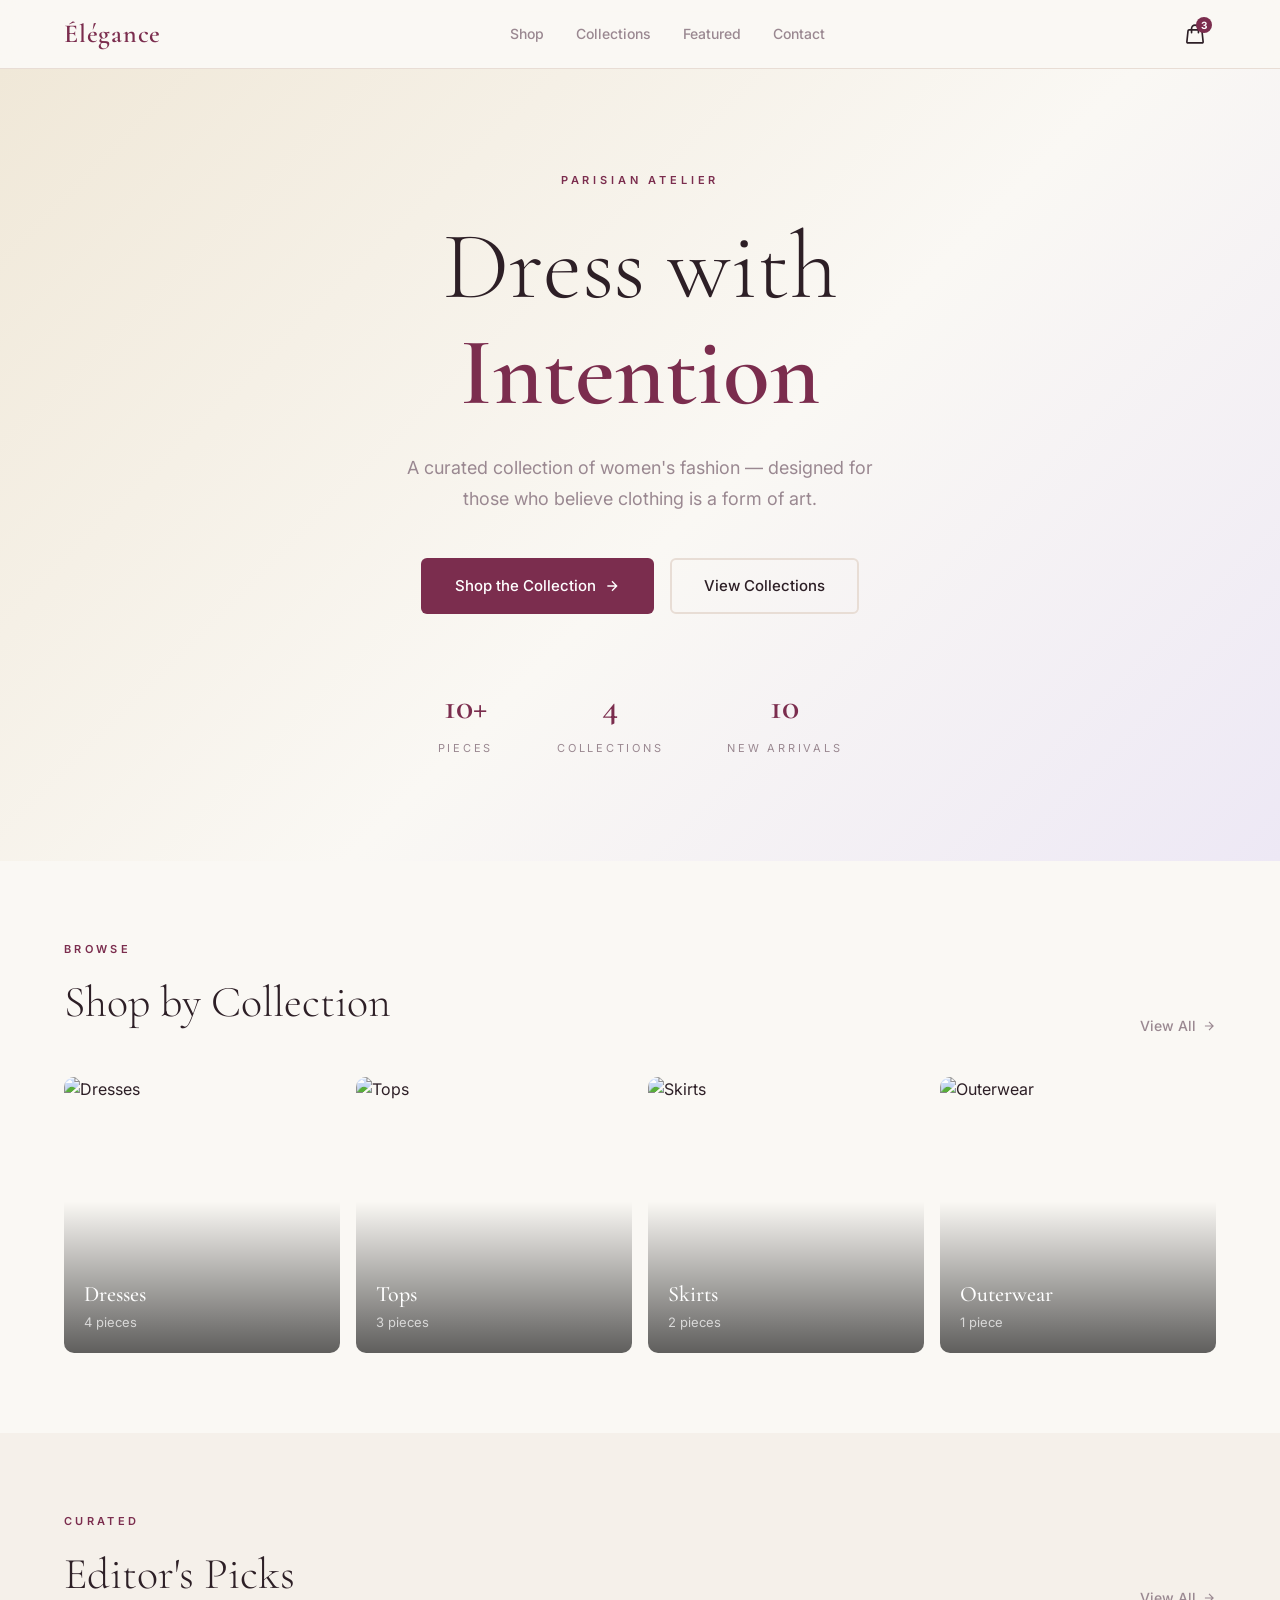
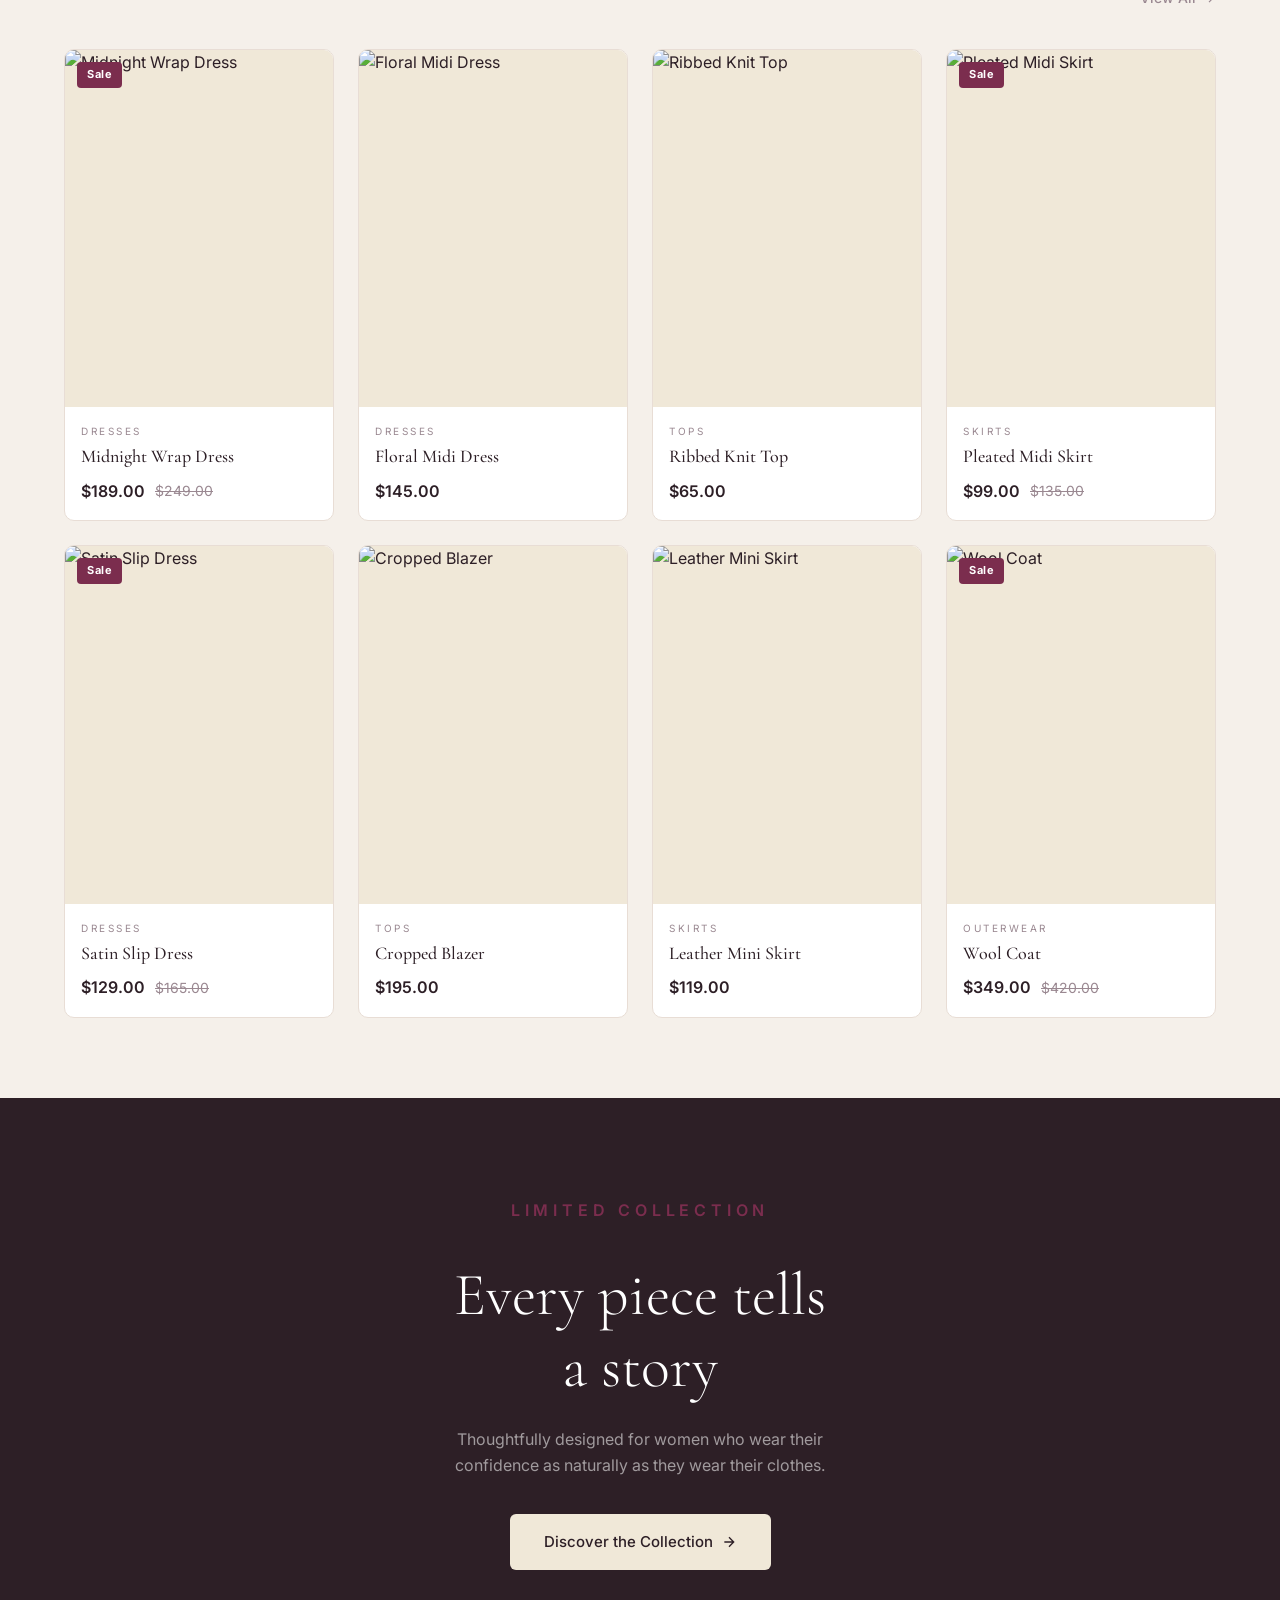
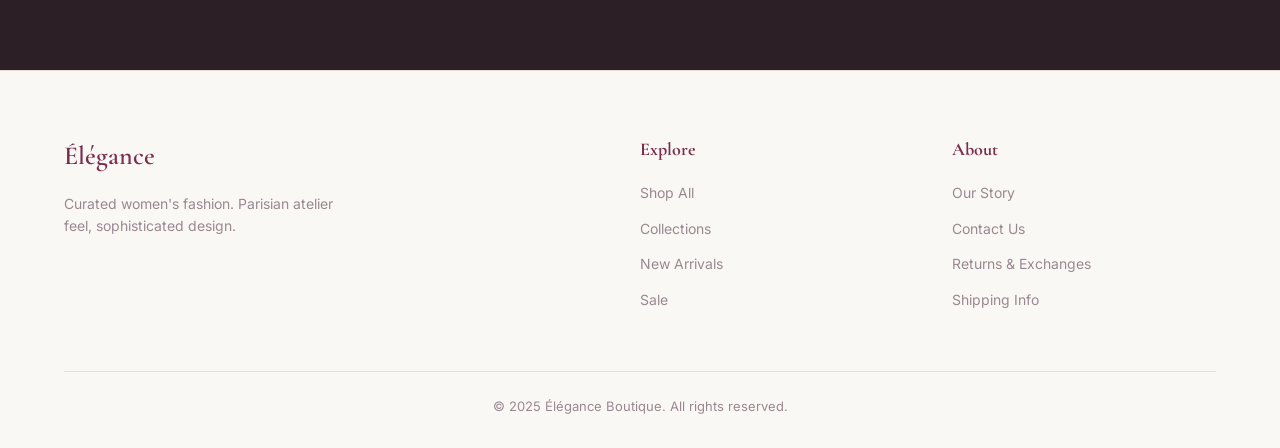
==== index.html @ 4eb42f3b "feat: initial commit - Elegance fashion landing page" ====
<!DOCTYPE html>
<html lang="en">
<head>
  <meta charset="UTF-8" />
  <meta name="viewport" content="width=device-width, initial-scale=1.0" />
  <title>Élégance — Women's Fashion</title>
  <link rel="preconnect" href="https://fonts.googleapis.com" />
  <link href="https://fonts.googleapis.com/css2?family=Cormorant+Garamond:ital,wght@0,300;0,400;0,500;0,600;0,700;1,400&family=Inter:wght@300;400;500;600&display=swap" rel="stylesheet" />
  <link rel="stylesheet" href="style.css" />
</head>
<body>

  <!-- ===== NAV ===== -->
  <nav>
    <div class="container nav-inner">
      <a href="#" class="nav-logo">Élégance</a>
      <ul class="nav-links">
        <li><a href="#shop">Shop</a></li>
        <li><a href="#categories">Collections</a></li>
        <li><a href="#featured">Featured</a></li>
        <li><a href="#contact">Contact</a></li>
      </ul>
      <div class="nav-cart">
        <svg fill="none" viewBox="0 0 24 24" stroke-width="1.8" xmlns="http://www.w3.org/2000/svg">
          <path stroke-linecap="round" stroke-linejoin="round" d="M15.75 10.5V6a3.75 3.75 0 10-7.5 0v4.5m11.356-1.993l1.263 12c.07.665-.45 1.243-1.119 1.243H4.25a1.125 1.125 0 01-1.12-1.243l1.264-12A1.125 1.125 0 015.513 7.5h12.974c.576 0 1.059.435 1.119 1.007z" />
        </svg>
        <span class="cart-badge">3</span>
      </div>
    </div>
  </nav>

  <!-- ===== HERO ===== -->
  <section class="hero">
    <div class="hero-bg"></div>
    <div class="container hero-content">
      <p class="hero-eyebrow">Parisian Atelier</p>
      <h1 class="hero-title">
        Dress with<br>
        <em>Intention</em>
      </h1>
      <p class="hero-sub">
        A curated collection of women's fashion — designed for those who believe clothing is a form of art.
      </p>
      <div class="hero-buttons">
        <a href="#featured" class="btn btn-primary">
          Shop the Collection
          <svg width="16" height="16" fill="none" stroke="currentColor" stroke-width="2" viewBox="0 0 24 24"><path d="M5 12h14M12 5l7 7-7 7"/></svg>
        </a>
        <a href="#categories" class="btn btn-outline">View Collections</a>
      </div>
      <div class="hero-stats">
        <div>
          <div class="stat-num">10+</div>
          <div class="stat-label">Pieces</div>
        </div>
        <div>
          <div class="stat-num">4</div>
          <div class="stat-label">Collections</div>
        </div>
        <div>
          <div class="stat-num">10</div>
          <div class="stat-label">New Arrivals</div>
        </div>
      </div>
    </div>
  </section>

  <!-- ===== CATEGORIES ===== -->
  <section class="categories" id="categories">
    <div class="container">
      <div class="section-header">
        <div>
          <p class="eyebrow">Browse</p>
          <h2 class="section-title">Shop by Collection</h2>
        </div>
        <a href="#featured" class="link-ghost">
          View All
          <svg width="14" height="14" fill="none" stroke="currentColor" stroke-width="2" viewBox="0 0 24 24"><path d="M5 12h14M12 5l7 7-7 7"/></svg>
        </a>
      </div>
      <div class="categories-grid">
        <div class="category-card">
          <img src="https://images.unsplash.com/photo-1585487000160-6ebcfceb0d03?w=600" alt="Dresses" loading="lazy" />
          <div class="category-overlay"></div>
          <div class="category-info">
            <h3>Dresses</h3>
            <p>4 pieces</p>
          </div>
        </div>
        <div class="category-card">
          <img src="https://images.unsplash.com/photo-1598300042247-d088f8ab3a91?w=600" alt="Tops" loading="lazy" />
          <div class="category-overlay"></div>
          <div class="category-info">
            <h3>Tops</h3>
            <p>3 pieces</p>
          </div>
        </div>
        <div class="category-card">
          <img src="https://images.unsplash.com/photo-1593030761757-71fae45fa0e7?w=600" alt="Skirts" loading="lazy" />
          <div class="category-overlay"></div>
          <div class="category-info">
            <h3>Skirts</h3>
            <p>2 pieces</p>
          </div>
        </div>
        <div class="category-card">
          <img src="https://images.unsplash.com/photo-1591047139829-d91aecb6caea?w=600" alt="Outerwear" loading="lazy" />
          <div class="category-overlay"></div>
          <div class="category-info">
            <h3>Outerwear</h3>
            <p>1 piece</p>
          </div>
        </div>
      </div>
    </div>
  </section>

  <!-- ===== FEATURED PRODUCTS ===== -->
  <section class="featured" id="featured">
    <div class="container">
      <div class="section-header">
        <div>
          <p class="eyebrow">Curated</p>
          <h2 class="section-title">Editor's Picks</h2>
        </div>
        <a href="#" class="link-ghost">
          View All
          <svg width="14" height="14" fill="none" stroke="currentColor" stroke-width="2" viewBox="0 0 24 24"><path d="M5 12h14M12 5l7 7-7 7"/></svg>
        </a>
      </div>
      <div class="products-grid">

        <div class="product-card">
          <div class="product-img">
            <img src="https://images.unsplash.com/photo-1595777457583-95e059d581b8?w=600" alt="Midnight Wrap Dress" loading="lazy" />
            <span class="sale-badge">Sale</span>
          </div>
          <div class="product-info">
            <p class="product-category">Dresses</p>
            <h3 class="product-name">Midnight Wrap Dress</h3>
            <div class="product-price">
              <span class="price">$189.00</span>
              <span class="price-old">$249.00</span>
            </div>
          </div>
        </div>

        <div class="product-card">
          <div class="product-img">
            <img src="https://images.unsplash.com/photo-1572804013427-4d7ca7268217?w=600" alt="Floral Midi Dress" loading="lazy" />
          </div>
          <div class="product-info">
            <p class="product-category">Dresses</p>
            <h3 class="product-name">Floral Midi Dress</h3>
            <div class="product-price">
              <span class="price">$145.00</span>
            </div>
          </div>
        </div>

        <div class="product-card">
          <div class="product-img">
            <img src="https://images.unsplash.com/photo-1562137369-1a1a0bc66744?w=600" alt="Ribbed Knit Top" loading="lazy" />
          </div>
          <div class="product-info">
            <p class="product-category">Tops</p>
            <h3 class="product-name">Ribbed Knit Top</h3>
            <div class="product-price">
              <span class="price">$65.00</span>
            </div>
          </div>
        </div>

        <div class="product-card">
          <div class="product-img">
            <img src="https://images.unsplash.com/photo-1515886657613-9f3515b0c78f?w=600" alt="Pleated Midi Skirt" loading="lazy" />
            <span class="sale-badge">Sale</span>
          </div>
          <div class="product-info">
            <p class="product-category">Skirts</p>
            <h3 class="product-name">Pleated Midi Skirt</h3>
            <div class="product-price">
              <span class="price">$99.00</span>
              <span class="price-old">$135.00</span>
            </div>
          </div>
        </div>

        <div class="product-card">
          <div class="product-img">
            <img src="https://images.unsplash.com/photo-1485462537746-965f33f7f6a7?w=600" alt="Satin Slip Dress" loading="lazy" />
            <span class="sale-badge">Sale</span>
          </div>
          <div class="product-info">
            <p class="product-category">Dresses</p>
            <h3 class="product-name">Satin Slip Dress</h3>
            <div class="product-price">
              <span class="price">$129.00</span>
              <span class="price-old">$165.00</span>
            </div>
          </div>
        </div>

        <div class="product-card">
          <div class="product-img">
            <img src="https://images.unsplash.com/photo-1594938298603-c8148c4b8393?w=600" alt="Cropped Blazer" loading="lazy" />
          </div>
          <div class="product-info">
            <p class="product-category">Tops</p>
            <h3 class="product-name">Cropped Blazer</h3>
            <div class="product-price">
              <span class="price">$195.00</span>
            </div>
          </div>
        </div>

        <div class="product-card">
          <div class="product-img">
            <img src="https://images.unsplash.com/photo-1529139574466-a303027c1d8b?w=600" alt="Leather Mini Skirt" loading="lazy" />
          </div>
          <div class="product-info">
            <p class="product-category">Skirts</p>
            <h3 class="product-name">Leather Mini Skirt</h3>
            <div class="product-price">
              <span class="price">$119.00</span>
            </div>
          </div>
        </div>

        <div class="product-card">
          <div class="product-img">
            <img src="https://images.unsplash.com/photo-1548624313-0396a3c04282?w=600" alt="Wool Coat" loading="lazy" />
            <span class="sale-badge">Sale</span>
          </div>
          <div class="product-info">
            <p class="product-category">Outerwear</p>
            <h3 class="product-name">Wool Coat</h3>
            <div class="product-price">
              <span class="price">$349.00</span>
              <span class="price-old">$420.00</span>
            </div>
          </div>
        </div>

      </div>
    </div>
  </section>

  <!-- ===== BANNER ===== -->
  <section class="banner" id="shop">
    <div class="container">
      <p class="eyebrow">Limited Collection</p>
      <h2 class="banner-title">Every piece tells<br>a story</h2>
      <p>Thoughtfully designed for women who wear their confidence as naturally as they wear their clothes.</p>
      <a href="#featured" class="btn btn-light">
        Discover the Collection
        <svg width="16" height="16" fill="none" stroke="currentColor" stroke-width="2" viewBox="0 0 24 24"><path d="M5 12h14M12 5l7 7-7 7"/></svg>
      </a>
    </div>
  </section>

  <!-- ===== FOOTER ===== -->
  <footer id="contact">
    <div class="container">
      <div class="footer-grid">
        <div>
          <div class="footer-brand">Élégance</div>
          <p class="footer-desc">Curated women's fashion. Parisian atelier feel, sophisticated design.</p>
        </div>
        <div class="footer-col">
          <h4>Explore</h4>
          <ul>
            <li><a href="#featured">Shop All</a></li>
            <li><a href="#categories">Collections</a></li>
            <li><a href="#">New Arrivals</a></li>
            <li><a href="#">Sale</a></li>
          </ul>
        </div>
        <div class="footer-col">
          <h4>About</h4>
          <ul>
            <li><a href="#">Our Story</a></li>
            <li><a href="#">Contact Us</a></li>
            <li><a href="#">Returns & Exchanges</a></li>
            <li><a href="#">Shipping Info</a></li>
          </ul>
        </div>
      </div>
      <div class="footer-bottom">
        &copy; 2025 Élégance Boutique. All rights reserved.
      </div>
    </div>
  </footer>

</body>
</html>
---- style.css ----
/* ===== RESET & BASE ===== */
*, *::before, *::after { box-sizing: border-box; margin: 0; padding: 0; }

:root {
  --bg:          #faf8f4;
  --fg:          #2d1f26;
  --primary:     #7b2d4e;
  --primary-lt:  #f3e8ed;
  --secondary:   #f0e8d8;
  --muted:       #9a8891;
  --border:      #e8ddd5;
  --card-bg:     #ffffff;
  --radius:      10px;
  --font-serif:  'Cormorant Garamond', Georgia, serif;
  --font-sans:   'Inter', sans-serif;
  --transition:  all 0.3s ease;
}

html { scroll-behavior: smooth; }

body {
  background: var(--bg);
  color: var(--fg);
  font-family: var(--font-sans);
  font-size: 16px;
  line-height: 1.6;
}

img { display: block; max-width: 100%; }
a  { text-decoration: none; color: inherit; }

.container {
  max-width: 1200px;
  margin: 0 auto;
  padding: 0 24px;
}

/* ===== NAV ===== */
nav {
  position: sticky;
  top: 0;
  z-index: 100;
  background: rgba(250,248,244,0.92);
  backdrop-filter: blur(12px);
  border-bottom: 1px solid var(--border);
}

.nav-inner {
  display: flex;
  align-items: center;
  justify-content: space-between;
  height: 68px;
}

.nav-logo {
  font-family: var(--font-serif);
  font-size: 26px;
  font-weight: 600;
  color: var(--primary);
  letter-spacing: 0.03em;
}

.nav-links {
  display: flex;
  gap: 32px;
  list-style: none;
}

.nav-links a {
  font-size: 14px;
  font-weight: 500;
  color: var(--muted);
  transition: var(--transition);
}

.nav-links a:hover { color: var(--primary); }

.nav-cart {
  position: relative;
  cursor: pointer;
  width: 42px; height: 42px;
  display: flex; align-items: center; justify-content: center;
  border-radius: 50%;
  transition: var(--transition);
}

.nav-cart:hover { background: var(--primary-lt); }

.nav-cart svg { width: 22px; height: 22px; stroke: var(--fg); }

.cart-badge {
  position: absolute;
  top: 4px; right: 4px;
  width: 16px; height: 16px;
  background: var(--primary);
  color: #fff;
  font-size: 10px;
  font-weight: 700;
  border-radius: 50%;
  display: flex; align-items: center; justify-content: center;
}

/* ===== HERO ===== */
.hero {
  position: relative;
  min-height: 88vh;
  display: flex;
  align-items: center;
  background: linear-gradient(135deg, var(--secondary) 0%, var(--bg) 55%, #ede8f5 100%);
  overflow: hidden;
}

.hero-bg {
  position: absolute;
  inset: 0;
  background: url('https://images.unsplash.com/photo-1558618666-fcd25c85cd64?w=1400') center/cover no-repeat;
  opacity: 0.12;
}

.hero-content {
  position: relative;
  text-align: center;
  width: 100%;
  padding: 80px 0;
}

.hero-eyebrow {
  font-size: 11px;
  font-weight: 600;
  letter-spacing: 0.35em;
  text-transform: uppercase;
  color: var(--primary);
  margin-bottom: 24px;
}

.hero-title {
  font-family: var(--font-serif);
  font-size: clamp(52px, 8vw, 96px);
  font-weight: 300;
  line-height: 1.1;
  color: var(--fg);
  margin-bottom: 28px;
}

.hero-title em {
  font-style: normal;
  font-weight: 600;
  color: var(--primary);
}

.hero-sub {
  font-size: 18px;
  color: var(--muted);
  max-width: 480px;
  margin: 0 auto 44px;
  line-height: 1.7;
}

.hero-buttons {
  display: flex;
  gap: 16px;
  justify-content: center;
  flex-wrap: wrap;
}

.btn {
  display: inline-flex;
  align-items: center;
  gap: 8px;
  padding: 14px 32px;
  border-radius: 6px;
  font-size: 15px;
  font-weight: 500;
  cursor: pointer;
  transition: var(--transition);
  border: 2px solid transparent;
}

.btn-primary {
  background: var(--primary);
  color: #fff;
}
.btn-primary:hover { background: #6a2542; }

.btn-outline {
  background: transparent;
  color: var(--fg);
  border-color: var(--border);
}
.btn-outline:hover { border-color: var(--primary); color: var(--primary); }

.hero-stats {
  display: flex;
  justify-content: center;
  gap: 64px;
  margin-top: 64px;
}

.stat-num {
  font-family: var(--font-serif);
  font-size: 36px;
  font-weight: 600;
  color: var(--primary);
}

.stat-label {
  font-size: 11px;
  letter-spacing: 0.25em;
  text-transform: uppercase;
  color: var(--muted);
  margin-top: 4px;
}

/* ===== SECTION HEADER ===== */
.section-header {
  display: flex;
  align-items: flex-end;
  justify-content: space-between;
  margin-bottom: 40px;
}

.eyebrow {
  font-size: 11px;
  font-weight: 600;
  letter-spacing: 0.3em;
  text-transform: uppercase;
  color: var(--primary);
  margin-bottom: 8px;
}

.section-title {
  font-family: var(--font-serif);
  font-size: clamp(28px, 4vw, 44px);
  font-weight: 300;
  color: var(--fg);
}

.link-ghost {
  font-size: 14px;
  font-weight: 500;
  color: var(--muted);
  display: flex;
  align-items: center;
  gap: 6px;
  transition: var(--transition);
}
.link-ghost:hover { color: var(--primary); }

/* ===== CATEGORIES ===== */
.categories { padding: 80px 0; }

.categories-grid {
  display: grid;
  grid-template-columns: repeat(4, 1fr);
  gap: 16px;
}

.category-card {
  position: relative;
  aspect-ratio: 1;
  border-radius: var(--radius);
  overflow: hidden;
  cursor: pointer;
}

.category-card img {
  width: 100%; height: 100%;
  object-fit: cover;
  transition: transform 0.7s ease;
}

.category-card:hover img { transform: scale(1.1); }

.category-overlay {
  position: absolute;
  inset: 0;
  background: linear-gradient(to top, rgba(0,0,0,0.62) 0%, transparent 55%);
}

.category-info {
  position: absolute;
  bottom: 0; left: 0; right: 0;
  padding: 20px;
}

.category-info h3 {
  font-family: var(--font-serif);
  font-size: 22px;
  color: #fff;
  font-weight: 500;
}

.category-info p {
  color: rgba(255,255,255,0.7);
  font-size: 13px;
}

/* ===== FEATURED PRODUCTS ===== */
.featured {
  padding: 80px 0;
  background: #f5f0ea;
}

.products-grid {
  display: grid;
  grid-template-columns: repeat(4, 1fr);
  gap: 24px;
}

.product-card {
  background: var(--card-bg);
  border: 1px solid var(--border);
  border-radius: var(--radius);
  overflow: hidden;
  cursor: pointer;
  transition: transform 0.3s ease, box-shadow 0.3s ease;
}

.product-card:hover {
  transform: translateY(-6px);
  box-shadow: 0 20px 40px rgba(123,45,78,0.12);
}

.product-img {
  position: relative;
  aspect-ratio: 3/4;
  background: var(--secondary);
  overflow: hidden;
}

.product-img img {
  width: 100%; height: 100%;
  object-fit: cover;
  transition: transform 0.7s ease;
}

.product-card:hover .product-img img { transform: scale(1.06); }

.sale-badge {
  position: absolute;
  top: 12px; left: 12px;
  background: var(--primary);
  color: #fff;
  font-size: 11px;
  font-weight: 700;
  padding: 4px 10px;
  border-radius: 4px;
  letter-spacing: 0.05em;
}

.product-info { padding: 16px; }

.product-category {
  font-size: 10px;
  letter-spacing: 0.25em;
  text-transform: uppercase;
  color: var(--muted);
  margin-bottom: 6px;
}

.product-name {
  font-family: var(--font-serif);
  font-size: 18px;
  font-weight: 500;
  color: var(--fg);
  line-height: 1.3;
  margin-bottom: 10px;
}

.product-price {
  display: flex;
  align-items: center;
  gap: 10px;
}

.price { font-weight: 600; color: var(--fg); }

.price-old {
  text-decoration: line-through;
  color: var(--muted);
  font-size: 14px;
}

/* ===== BANNER ===== */
.banner {
  background: var(--fg);
  padding: 100px 0;
  text-align: center;
}

.banner .eyebrow { color: var(--primary); }

.banner-title {
  font-family: var(--font-serif);
  font-size: clamp(36px, 5vw, 60px);
  font-weight: 300;
  color: #fff;
  margin: 16px 0 24px;
  line-height: 1.2;
}

.banner p {
  color: rgba(255,255,255,0.55);
  max-width: 400px;
  margin: 0 auto 36px;
  font-size: 16px;
}

.btn-light {
  background: var(--secondary);
  color: var(--fg);
  border-color: transparent;
}
.btn-light:hover { background: #fff; }

/* ===== FOOTER ===== */
footer {
  border-top: 1px solid var(--border);
  padding: 64px 0 32px;
}

.footer-grid {
  display: grid;
  grid-template-columns: 2fr 1fr 1fr;
  gap: 48px;
  margin-bottom: 48px;
}

.footer-brand {
  font-family: var(--font-serif);
  font-size: 26px;
  font-weight: 600;
  color: var(--primary);
  margin-bottom: 16px;
}

.footer-desc { color: var(--muted); max-width: 280px; font-size: 14px; }

.footer-col h4 {
  font-family: var(--font-serif);
  font-size: 18px;
  color: var(--primary);
  margin-bottom: 16px;
}

.footer-col ul { list-style: none; }
.footer-col ul li { margin-bottom: 10px; }
.footer-col ul a { color: var(--muted); font-size: 14px; transition: var(--transition); }
.footer-col ul a:hover { color: var(--primary); }

.footer-bottom {
  border-top: 1px solid var(--border);
  padding-top: 24px;
  text-align: center;
  color: var(--muted);
  font-size: 13px;
}

/* ===== RESPONSIVE ===== */
@media (max-width: 900px) {
  .categories-grid, .products-grid { grid-template-columns: repeat(2, 1fr); }
  .footer-grid { grid-template-columns: 1fr 1fr; }
  .hero-stats { gap: 32px; }
}

@media (max-width: 600px) {
  .nav-links { display: none; }
  .categories-grid { grid-template-columns: repeat(2, 1fr); gap: 10px; }
  .products-grid { grid-template-columns: repeat(2, 1fr); gap: 14px; }
  .footer-grid { grid-template-columns: 1fr; }
  .hero-stats { gap: 24px; }
  .section-header { flex-direction: column; align-items: flex-start; gap: 16px; }
}
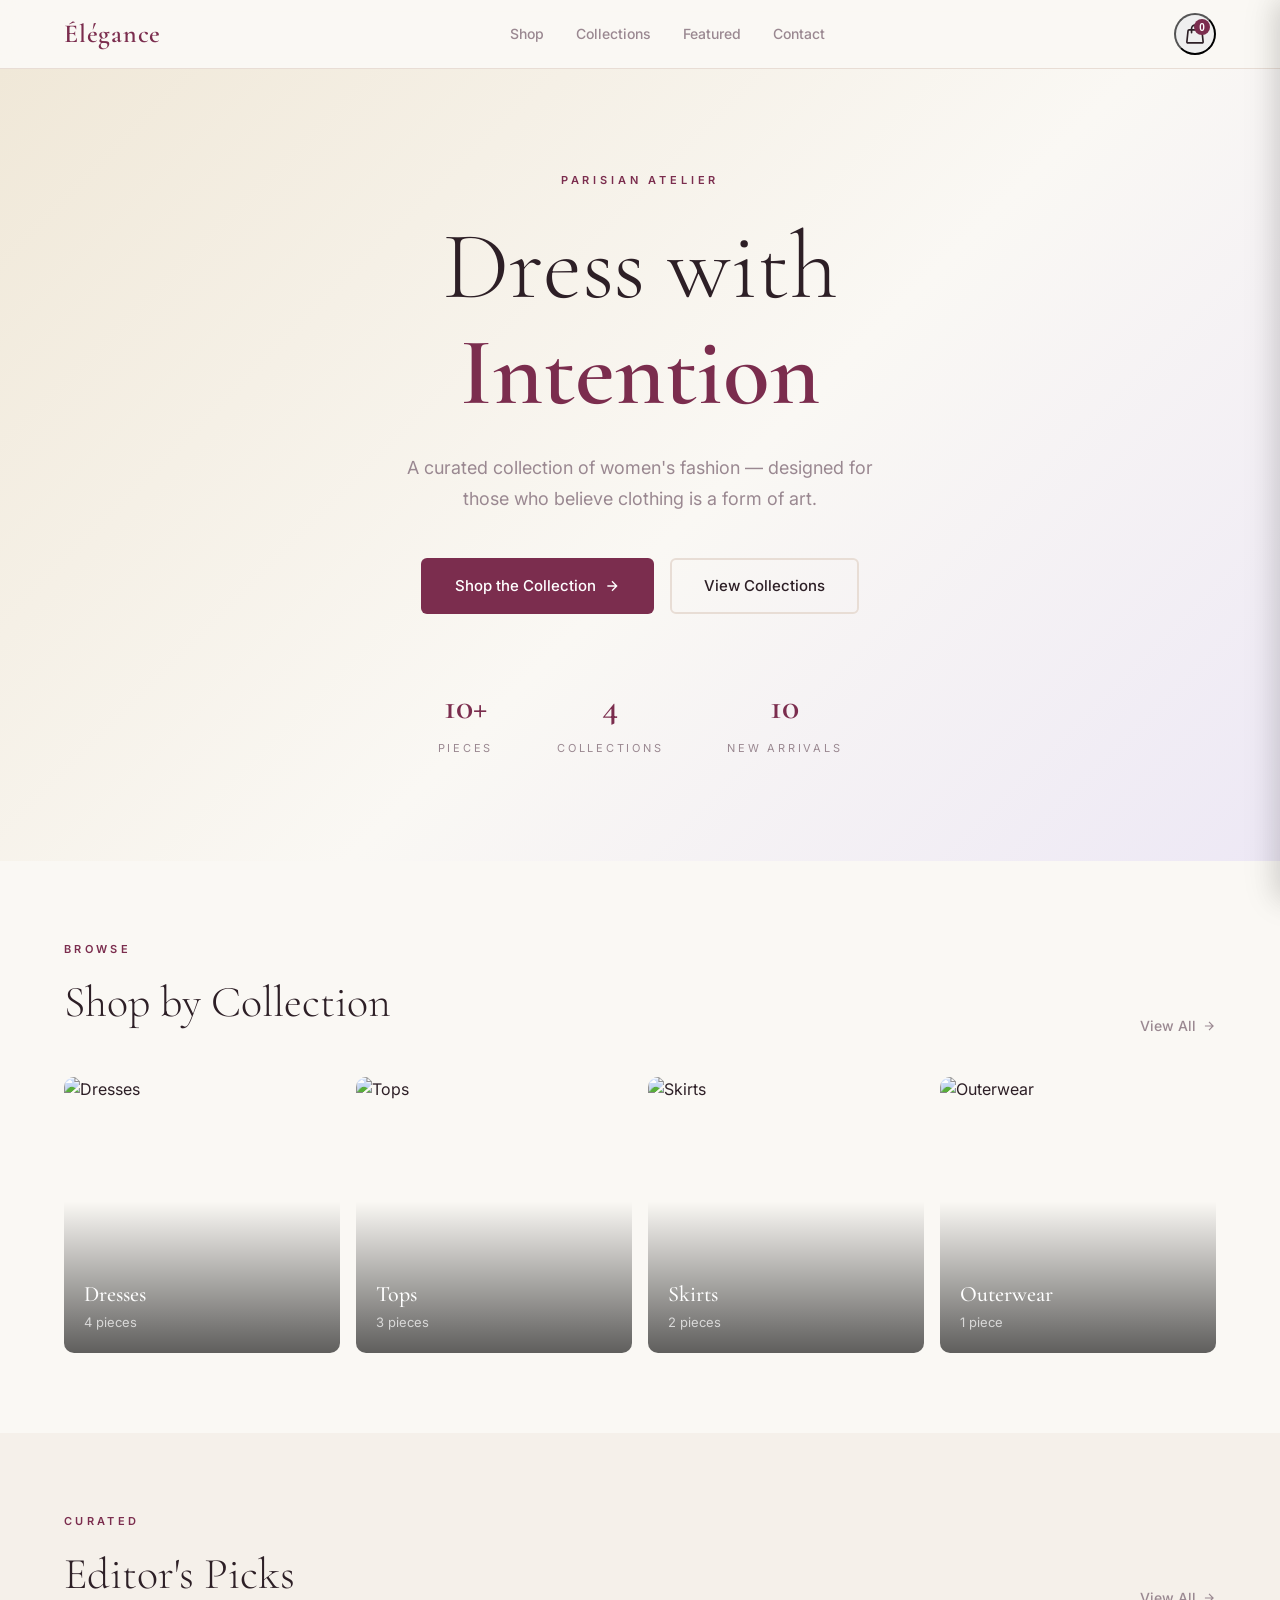
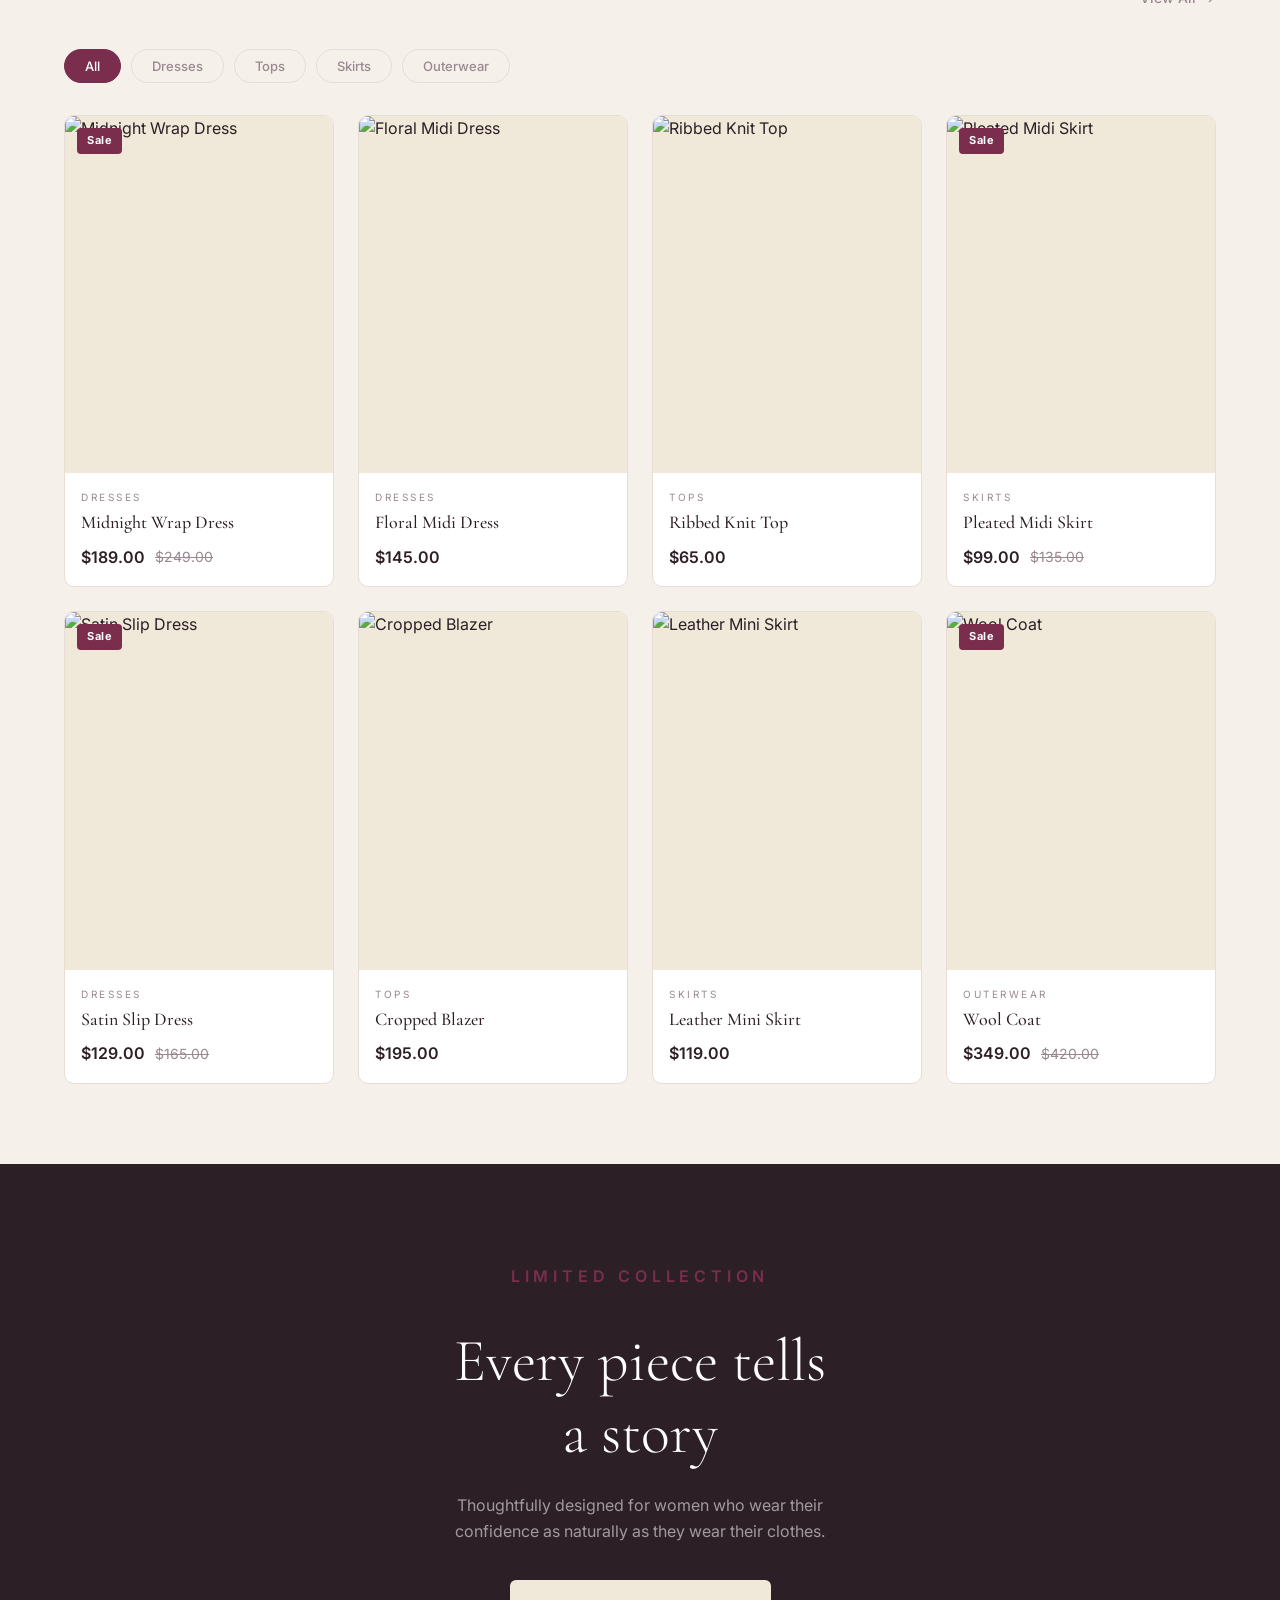
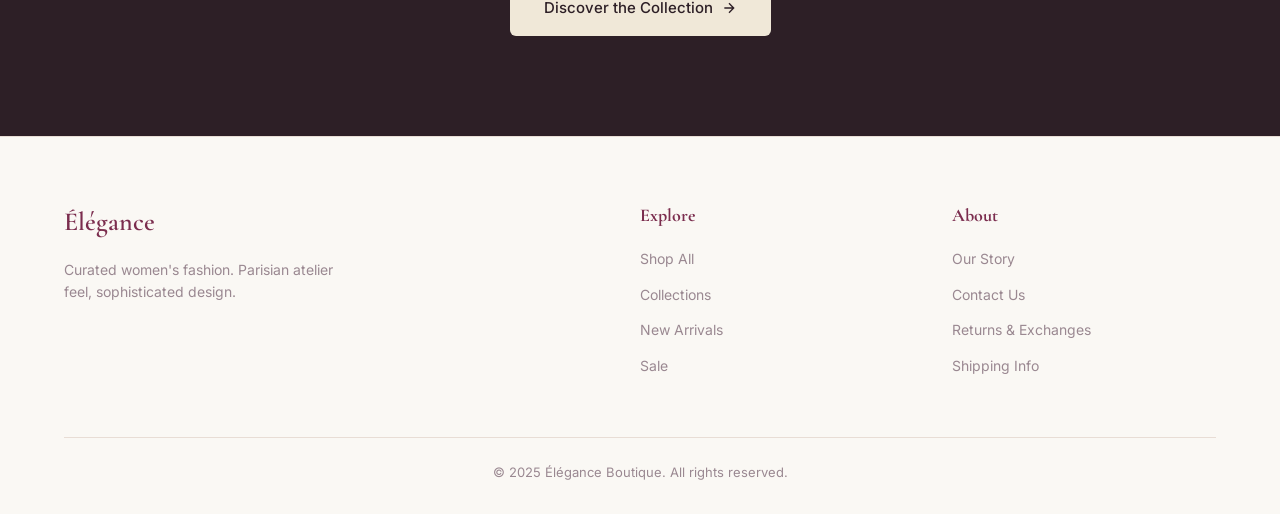
==== commit 7d586672: "feat: scroll animations, filter, cart sidebar, mobile nav" ====
--- a/index.html
+++ b/index.html
@@ -20,35 +20,53 @@
         <li><a href="#featured">Featured</a></li>
         <li><a href="#contact">Contact</a></li>
       </ul>
-      <div class="nav-cart">
-        <svg fill="none" viewBox="0 0 24 24" stroke-width="1.8" xmlns="http://www.w3.org/2000/svg">
-          <path stroke-linecap="round" stroke-linejoin="round" d="M15.75 10.5V6a3.75 3.75 0 10-7.5 0v4.5m11.356-1.993l1.263 12c.07.665-.45 1.243-1.119 1.243H4.25a1.125 1.125 0 01-1.12-1.243l1.264-12A1.125 1.125 0 015.513 7.5h12.974c.576 0 1.059.435 1.119 1.007z" />
-        </svg>
-        <span class="cart-badge">3</span>
+      <div class="nav-right">
+        <button class="nav-cart" id="cart-btn" aria-label="Open cart">
+          <svg fill="none" viewBox="0 0 24 24" stroke-width="1.8" xmlns="http://www.w3.org/2000/svg">
+            <path stroke-linecap="round" stroke-linejoin="round" d="M15.75 10.5V6a3.75 3.75 0 10-7.5 0v4.5m11.356-1.993l1.263 12c.07.665-.45 1.243-1.119 1.243H4.25a1.125 1.125 0 01-1.12-1.243l1.264-12A1.125 1.125 0 015.513 7.5h12.974c.576 0 1.059.435 1.119 1.007z" />
+          </svg>
+          <span class="cart-badge" id="cart-count">0</span>
+        </button>
+        <!-- hamburger -->
+        <button class="hamburger" id="hamburger" aria-label="Open menu">
+          <span></span><span></span><span></span>
+        </button>
       </div>
     </div>
   </nav>
+
+  <!-- mobile nav drawer -->
+  <div class="mobile-nav" id="mobile-nav">
+    <button class="mobile-nav-close" id="mobile-nav-close">&#x2715;</button>
+    <ul>
+      <li><a href="#shop" class="mobile-nav-link">Shop</a></li>
+      <li><a href="#categories" class="mobile-nav-link">Collections</a></li>
+      <li><a href="#featured" class="mobile-nav-link">Featured</a></li>
+      <li><a href="#contact" class="mobile-nav-link">Contact</a></li>
+    </ul>
+  </div>
+  <div class="mobile-nav-overlay" id="mobile-nav-overlay"></div>
 
   <!-- ===== HERO ===== -->
   <section class="hero">
     <div class="hero-bg"></div>
     <div class="container hero-content">
-      <p class="hero-eyebrow">Parisian Atelier</p>
-      <h1 class="hero-title">
+      <p class="hero-eyebrow reveal">Parisian Atelier</p>
+      <h1 class="hero-title reveal reveal-delay-1">
         Dress with<br>
         <em>Intention</em>
       </h1>
-      <p class="hero-sub">
+      <p class="hero-sub reveal reveal-delay-2">
         A curated collection of women's fashion — designed for those who believe clothing is a form of art.
       </p>
-      <div class="hero-buttons">
+      <div class="hero-buttons reveal reveal-delay-3">
         <a href="#featured" class="btn btn-primary">
           Shop the Collection
           <svg width="16" height="16" fill="none" stroke="currentColor" stroke-width="2" viewBox="0 0 24 24"><path d="M5 12h14M12 5l7 7-7 7"/></svg>
         </a>
         <a href="#categories" class="btn btn-outline">View Collections</a>
       </div>
-      <div class="hero-stats">
+      <div class="hero-stats reveal reveal-delay-4">
         <div>
           <div class="stat-num">10+</div>
           <div class="stat-label">Pieces</div>
@@ -68,7 +86,7 @@
   <!-- ===== CATEGORIES ===== -->
   <section class="categories" id="categories">
     <div class="container">
-      <div class="section-header">
+      <div class="section-header reveal">
         <div>
           <p class="eyebrow">Browse</p>
           <h2 class="section-title">Shop by Collection</h2>
@@ -79,7 +97,7 @@
         </a>
       </div>
       <div class="categories-grid">
-        <div class="category-card">
+        <div class="category-card reveal reveal-delay-1" data-filter="Dresses">
           <img src="https://images.unsplash.com/photo-1585487000160-6ebcfceb0d03?w=600" alt="Dresses" loading="lazy" />
           <div class="category-overlay"></div>
           <div class="category-info">
@@ -87,23 +105,23 @@
             <p>4 pieces</p>
           </div>
         </div>
-        <div class="category-card">
-          <img src="https://images.unsplash.com/photo-1598300042247-d088f8ab3a91?w=600" alt="Tops" loading="lazy" />
+        <div class="category-card reveal reveal-delay-2" data-filter="Tops">
+          <img src="https://images.unsplash.com/photo-1434389677669-e08b4cac3105?w=600" alt="Tops" loading="lazy" />
           <div class="category-overlay"></div>
           <div class="category-info">
             <h3>Tops</h3>
             <p>3 pieces</p>
           </div>
         </div>
-        <div class="category-card">
-          <img src="https://images.unsplash.com/photo-1593030761757-71fae45fa0e7?w=600" alt="Skirts" loading="lazy" />
+        <div class="category-card reveal reveal-delay-3" data-filter="Skirts">
+          <img src="https://images.unsplash.com/photo-1525507119028-ed4c629a60a3?w=600" alt="Skirts" loading="lazy" />
           <div class="category-overlay"></div>
           <div class="category-info">
             <h3>Skirts</h3>
             <p>2 pieces</p>
           </div>
         </div>
-        <div class="category-card">
+        <div class="category-card reveal reveal-delay-4" data-filter="Outerwear">
           <img src="https://images.unsplash.com/photo-1591047139829-d91aecb6caea?w=600" alt="Outerwear" loading="lazy" />
           <div class="category-overlay"></div>
           <div class="category-info">
@@ -118,7 +136,7 @@
   <!-- ===== FEATURED PRODUCTS ===== -->
   <section class="featured" id="featured">
     <div class="container">
-      <div class="section-header">
+      <div class="section-header reveal">
         <div>
           <p class="eyebrow">Curated</p>
           <h2 class="section-title">Editor's Picks</h2>
@@ -128,12 +146,23 @@
           <svg width="14" height="14" fill="none" stroke="currentColor" stroke-width="2" viewBox="0 0 24 24"><path d="M5 12h14M12 5l7 7-7 7"/></svg>
         </a>
       </div>
-      <div class="products-grid">
-
-        <div class="product-card">
-          <div class="product-img">
-            <img src="https://images.unsplash.com/photo-1595777457583-95e059d581b8?w=600" alt="Midnight Wrap Dress" loading="lazy" />
+
+      <!-- Filter Buttons -->
+      <div class="filter-bar reveal">
+        <button class="filter-btn active" data-cat="All">All</button>
+        <button class="filter-btn" data-cat="Dresses">Dresses</button>
+        <button class="filter-btn" data-cat="Tops">Tops</button>
+        <button class="filter-btn" data-cat="Skirts">Skirts</button>
+        <button class="filter-btn" data-cat="Outerwear">Outerwear</button>
+      </div>
+
+      <div class="products-grid" id="products-grid">
+
+        <div class="product-card reveal" data-category="Dresses">
+          <div class="product-img">
+            <img src="https://images.unsplash.com/photo-1595777457583-95e059d581b8?w=600" alt="Midnight Wrap Dress" loading="lazy" data-lightbox="Midnight Wrap Dress" />
             <span class="sale-badge">Sale</span>
+            <button class="quick-add" data-name="Midnight Wrap Dress" data-price="189.00" data-img="https://images.unsplash.com/photo-1595777457583-95e059d581b8?w=80">Add to Cart</button>
           </div>
           <div class="product-info">
             <p class="product-category">Dresses</p>
@@ -145,9 +174,10 @@
           </div>
         </div>
 
-        <div class="product-card">
-          <div class="product-img">
-            <img src="https://images.unsplash.com/photo-1572804013427-4d7ca7268217?w=600" alt="Floral Midi Dress" loading="lazy" />
+        <div class="product-card reveal reveal-delay-1" data-category="Dresses">
+          <div class="product-img">
+            <img src="https://images.unsplash.com/photo-1572804013427-4d7ca7268217?w=600" alt="Floral Midi Dress" loading="lazy" data-lightbox="Floral Midi Dress" />
+            <button class="quick-add" data-name="Floral Midi Dress" data-price="145.00" data-img="https://images.unsplash.com/photo-1572804013427-4d7ca7268217?w=80">Add to Cart</button>
           </div>
           <div class="product-info">
             <p class="product-category">Dresses</p>
@@ -158,9 +188,10 @@
           </div>
         </div>
 
-        <div class="product-card">
-          <div class="product-img">
-            <img src="https://images.unsplash.com/photo-1562137369-1a1a0bc66744?w=600" alt="Ribbed Knit Top" loading="lazy" />
+        <div class="product-card reveal reveal-delay-2" data-category="Tops">
+          <div class="product-img">
+            <img src="https://images.unsplash.com/photo-1562137369-1a1a0bc66744?w=600" alt="Ribbed Knit Top" loading="lazy" data-lightbox="Ribbed Knit Top" />
+            <button class="quick-add" data-name="Ribbed Knit Top" data-price="65.00" data-img="https://images.unsplash.com/photo-1562137369-1a1a0bc66744?w=80">Add to Cart</button>
           </div>
           <div class="product-info">
             <p class="product-category">Tops</p>
@@ -171,10 +202,11 @@
           </div>
         </div>
 
-        <div class="product-card">
-          <div class="product-img">
-            <img src="https://images.unsplash.com/photo-1515886657613-9f3515b0c78f?w=600" alt="Pleated Midi Skirt" loading="lazy" />
+        <div class="product-card reveal reveal-delay-3" data-category="Skirts">
+          <div class="product-img">
+            <img src="https://images.unsplash.com/photo-1515886657613-9f3515b0c78f?w=600" alt="Pleated Midi Skirt" loading="lazy" data-lightbox="Pleated Midi Skirt" />
             <span class="sale-badge">Sale</span>
+            <button class="quick-add" data-name="Pleated Midi Skirt" data-price="99.00" data-img="https://images.unsplash.com/photo-1515886657613-9f3515b0c78f?w=80">Add to Cart</button>
           </div>
           <div class="product-info">
             <p class="product-category">Skirts</p>
@@ -186,10 +218,11 @@
           </div>
         </div>
 
-        <div class="product-card">
-          <div class="product-img">
-            <img src="https://images.unsplash.com/photo-1485462537746-965f33f7f6a7?w=600" alt="Satin Slip Dress" loading="lazy" />
+        <div class="product-card reveal" data-category="Dresses">
+          <div class="product-img">
+            <img src="https://images.unsplash.com/photo-1485462537746-965f33f7f6a7?w=600" alt="Satin Slip Dress" loading="lazy" data-lightbox="Satin Slip Dress" />
             <span class="sale-badge">Sale</span>
+            <button class="quick-add" data-name="Satin Slip Dress" data-price="129.00" data-img="https://images.unsplash.com/photo-1485462537746-965f33f7f6a7?w=80">Add to Cart</button>
           </div>
           <div class="product-info">
             <p class="product-category">Dresses</p>
@@ -201,9 +234,10 @@
           </div>
         </div>
 
-        <div class="product-card">
-          <div class="product-img">
-            <img src="https://images.unsplash.com/photo-1594938298603-c8148c4b8393?w=600" alt="Cropped Blazer" loading="lazy" />
+        <div class="product-card reveal reveal-delay-1" data-category="Tops">
+          <div class="product-img">
+            <img src="https://images.unsplash.com/photo-1591369822096-ffd140ec948f?w=600" alt="Cropped Blazer" loading="lazy" data-lightbox="Cropped Blazer" />
+            <button class="quick-add" data-name="Cropped Blazer" data-price="195.00" data-img="https://images.unsplash.com/photo-1591369822096-ffd140ec948f?w=80">Add to Cart</button>
           </div>
           <div class="product-info">
             <p class="product-category">Tops</p>
@@ -214,9 +248,10 @@
           </div>
         </div>
 
-        <div class="product-card">
-          <div class="product-img">
-            <img src="https://images.unsplash.com/photo-1529139574466-a303027c1d8b?w=600" alt="Leather Mini Skirt" loading="lazy" />
+        <div class="product-card reveal reveal-delay-2" data-category="Skirts">
+          <div class="product-img">
+            <img src="https://images.unsplash.com/photo-1529139574466-a303027c1d8b?w=600" alt="Leather Mini Skirt" loading="lazy" data-lightbox="Leather Mini Skirt" />
+            <button class="quick-add" data-name="Leather Mini Skirt" data-price="119.00" data-img="https://images.unsplash.com/photo-1529139574466-a303027c1d8b?w=80">Add to Cart</button>
           </div>
           <div class="product-info">
             <p class="product-category">Skirts</p>
@@ -227,10 +262,11 @@
           </div>
         </div>
 
-        <div class="product-card">
-          <div class="product-img">
-            <img src="https://images.unsplash.com/photo-1548624313-0396a3c04282?w=600" alt="Wool Coat" loading="lazy" />
+        <div class="product-card reveal reveal-delay-3" data-category="Outerwear">
+          <div class="product-img">
+            <img src="https://images.unsplash.com/photo-1539533018447-63fcce2678e3?w=600" alt="Wool Coat" loading="lazy" data-lightbox="Wool Coat" />
             <span class="sale-badge">Sale</span>
+            <button class="quick-add" data-name="Wool Coat" data-price="349.00" data-img="https://images.unsplash.com/photo-1539533018447-63fcce2678e3?w=80">Add to Cart</button>
           </div>
           <div class="product-info">
             <p class="product-category">Outerwear</p>
@@ -248,7 +284,7 @@
 
   <!-- ===== BANNER ===== -->
   <section class="banner" id="shop">
-    <div class="container">
+    <div class="container reveal">
       <p class="eyebrow">Limited Collection</p>
       <h2 class="banner-title">Every piece tells<br>a story</h2>
       <p>Thoughtfully designed for women who wear their confidence as naturally as they wear their clothes.</p>
@@ -262,7 +298,7 @@
   <!-- ===== FOOTER ===== -->
   <footer id="contact">
     <div class="container">
-      <div class="footer-grid">
+      <div class="footer-grid reveal">
         <div>
           <div class="footer-brand">Élégance</div>
           <p class="footer-desc">Curated women's fashion. Parisian atelier feel, sophisticated design.</p>
@@ -292,5 +328,285 @@
     </div>
   </footer>
 
+  <!-- ===== CART SIDEBAR ===== -->
+  <div class="cart-overlay" id="cart-overlay"></div>
+  <aside class="cart-sidebar" id="cart-sidebar" aria-label="Shopping cart">
+    <div class="cart-header">
+      <h2 class="cart-title">Your Cart</h2>
+      <button class="cart-close" id="cart-close" aria-label="Close cart">&#x2715;</button>
+    </div>
+    <div class="cart-items" id="cart-items">
+      <div class="cart-empty" id="cart-empty">
+        <svg width="48" height="48" fill="none" stroke="currentColor" stroke-width="1.2" viewBox="0 0 24 24"><path stroke-linecap="round" stroke-linejoin="round" d="M15.75 10.5V6a3.75 3.75 0 10-7.5 0v4.5m11.356-1.993l1.263 12c.07.665-.45 1.243-1.119 1.243H4.25a1.125 1.125 0 01-1.12-1.243l1.264-12A1.125 1.125 0 015.513 7.5h12.974c.576 0 1.059.435 1.119 1.007z" /></svg>
+        <p>Your cart is empty</p>
+        <a href="#featured" class="btn btn-primary" style="margin-top:12px;font-size:14px;padding:10px 24px;" id="cart-shop-link">Shop Now</a>
+      </div>
+    </div>
+    <div class="cart-footer" id="cart-footer" style="display:none;">
+      <div class="cart-total">
+        <span>Total</span>
+        <span id="cart-total-price">$0.00</span>
+      </div>
+      <button class="btn btn-primary" style="width:100%;justify-content:center;">Checkout</button>
+    </div>
+  </aside>
+
+  <!-- ===== LIGHTBOX ===== -->
+  <div class="lightbox-overlay" id="lightbox" role="dialog" aria-modal="true" aria-label="Image viewer">
+    <button class="lb-close" id="lb-close" aria-label="Close">&#x2715;</button>
+    <button class="lb-arrow prev" id="lb-prev" aria-label="Previous">&#8592;</button>
+    <div class="lb-img-wrap" id="lb-img-wrap">
+      <img src="" alt="" id="lb-img" />
+    </div>
+    <button class="lb-arrow next" id="lb-next" aria-label="Next">&#8594;</button>
+    <div class="lb-caption" id="lb-caption"></div>
+    <div class="lb-counter" id="lb-counter"></div>
+  </div>
+
+  <script>
+  (function () {
+
+    /* ==============================
+       1. SCROLL REVEAL
+    ============================== */
+    const revealEls = document.querySelectorAll('.reveal');
+    const revealObserver = new IntersectionObserver((entries) => {
+      entries.forEach(entry => {
+        if (entry.isIntersecting) {
+          entry.target.classList.add('visible');
+          revealObserver.unobserve(entry.target);
+        }
+      });
+    }, { threshold: 0.12 });
+
+    revealEls.forEach(el => revealObserver.observe(el));
+
+    /* ==============================
+       2. MOBILE NAV
+    ============================== */
+    const hamburger       = document.getElementById('hamburger');
+    const mobileNav       = document.getElementById('mobile-nav');
+    const mobileNavClose  = document.getElementById('mobile-nav-close');
+    const mobileNavOverlay= document.getElementById('mobile-nav-overlay');
+
+    function openMobileNav()  { mobileNav.classList.add('open'); mobileNavOverlay.classList.add('active'); document.body.style.overflow = 'hidden'; }
+    function closeMobileNav() { mobileNav.classList.remove('open'); mobileNavOverlay.classList.remove('active'); document.body.style.overflow = ''; }
+
+    hamburger.addEventListener('click', openMobileNav);
+    mobileNavClose.addEventListener('click', closeMobileNav);
+    mobileNavOverlay.addEventListener('click', closeMobileNav);
+    document.querySelectorAll('.mobile-nav-link').forEach(l => l.addEventListener('click', closeMobileNav));
+
+    /* ==============================
+       3. FILTER
+    ============================== */
+    const filterBtns  = document.querySelectorAll('.filter-btn');
+    const productCards = document.querySelectorAll('.product-card');
+
+    // also wire category cards to filter
+    document.querySelectorAll('.category-card[data-filter]').forEach(card => {
+      card.addEventListener('click', () => {
+        const cat = card.dataset.filter;
+        document.querySelector('#featured').scrollIntoView({ behavior: 'smooth' });
+        setTimeout(() => applyFilter(cat), 400);
+      });
+    });
+
+    filterBtns.forEach(btn => {
+      btn.addEventListener('click', () => applyFilter(btn.dataset.cat));
+    });
+
+    function applyFilter(cat) {
+      filterBtns.forEach(b => b.classList.toggle('active', b.dataset.cat === cat));
+      productCards.forEach(card => {
+        const match = cat === 'All' || card.dataset.category === cat;
+        if (match) {
+          card.classList.remove('hidden');
+          card.classList.add('visible');
+        } else {
+          card.classList.add('hidden');
+        }
+      });
+    }
+
+    /* ==============================
+       4. CART STATE
+    ============================== */
+    let cart = [];
+
+    function getItemIndex(name) {
+      return cart.findIndex(i => i.name === name);
+    }
+
+    function updateBadge() {
+      const total = cart.reduce((s, i) => s + i.qty, 0);
+      document.getElementById('cart-count').textContent = total;
+    }
+
+    function renderCart() {
+      const container = document.getElementById('cart-items');
+      const empty     = document.getElementById('cart-empty');
+      const footer    = document.getElementById('cart-footer');
+      const totalEl   = document.getElementById('cart-total-price');
+
+      // clear previous items (keep empty msg)
+      container.querySelectorAll('.cart-item').forEach(el => el.remove());
+
+      if (cart.length === 0) {
+        empty.style.display  = 'flex';
+        footer.style.display = 'none';
+        return;
+      }
+
+      empty.style.display  = 'none';
+      footer.style.display = 'block';
+
+      let total = 0;
+      cart.forEach((item, idx) => {
+        total += parseFloat(item.price) * item.qty;
+        const div = document.createElement('div');
+        div.className = 'cart-item';
+        div.innerHTML = `
+          <img src="${item.img}" alt="${item.name}" />
+          <div class="cart-item-info">
+            <p class="cart-item-name">${item.name}</p>
+            <p class="cart-item-price">$${item.price}</p>
+            <div class="cart-item-qty">
+              <button class="qty-btn" data-idx="${idx}" data-action="dec">−</button>
+              <span>${item.qty}</span>
+              <button class="qty-btn" data-idx="${idx}" data-action="inc">+</button>
+            </div>
+          </div>
+          <button class="cart-item-remove" data-idx="${idx}" aria-label="Remove">&#x2715;</button>
+        `;
+        container.appendChild(div);
+      });
+
+      totalEl.textContent = '$' + total.toFixed(2);
+
+      // qty & remove listeners
+      container.querySelectorAll('.qty-btn').forEach(btn => {
+        btn.addEventListener('click', () => {
+          const i   = parseInt(btn.dataset.idx);
+          const act = btn.dataset.action;
+          if (act === 'inc') cart[i].qty++;
+          else { cart[i].qty--; if (cart[i].qty <= 0) cart.splice(i, 1); }
+          updateBadge();
+          renderCart();
+        });
+      });
+      container.querySelectorAll('.cart-item-remove').forEach(btn => {
+        btn.addEventListener('click', () => {
+          cart.splice(parseInt(btn.dataset.idx), 1);
+          updateBadge();
+          renderCart();
+        });
+      });
+    }
+
+    /* ==============================
+       5. QUICK ADD TO CART
+    ============================== */
+    document.querySelectorAll('.quick-add').forEach(btn => {
+      btn.addEventListener('click', (e) => {
+        e.stopPropagation();
+        const { name, price, img } = btn.dataset;
+        const idx = getItemIndex(name);
+        if (idx > -1) cart[idx].qty++;
+        else cart.push({ name, price, img, qty: 1 });
+        updateBadge();
+        renderCart();
+
+        // mini feedback on button
+        btn.textContent = '✓ Added';
+        btn.classList.add('added');
+        setTimeout(() => { btn.textContent = 'Add to Cart'; btn.classList.remove('added'); }, 1400);
+
+        // open cart sidebar
+        openCart();
+      });
+    });
+
+    /* ==============================
+       6. CART SIDEBAR OPEN/CLOSE
+    ============================== */
+    const cartSidebar = document.getElementById('cart-sidebar');
+    const cartOverlay = document.getElementById('cart-overlay');
+
+    function openCart()  { cartSidebar.classList.add('open'); cartOverlay.classList.add('active'); document.body.style.overflow = 'hidden'; }
+    function closeCart() { cartSidebar.classList.remove('open'); cartOverlay.classList.remove('active'); document.body.style.overflow = ''; }
+
+    document.getElementById('cart-btn').addEventListener('click', openCart);
+    document.getElementById('cart-close').addEventListener('click', closeCart);
+    cartOverlay.addEventListener('click', closeCart);
+    document.getElementById('cart-shop-link').addEventListener('click', closeCart);
+
+    /* ==============================
+       7. LIGHTBOX
+    ============================== */
+    const lbImgs   = Array.from(document.querySelectorAll('img[data-lightbox]'));
+    let lbCurrent  = 0;
+    let lbZoomed   = false;
+
+    const overlay   = document.getElementById('lightbox');
+    const lbImg     = document.getElementById('lb-img');
+    const lbWrap    = document.getElementById('lb-img-wrap');
+    const lbCaption = document.getElementById('lb-caption');
+    const lbCounter = document.getElementById('lb-counter');
+
+    function lbOpen(index) {
+      lbCurrent = (index + lbImgs.length) % lbImgs.length;
+      lbImg.src = lbImgs[lbCurrent].src.replace('w=600', 'w=1200');
+      lbImg.alt = lbImgs[lbCurrent].alt;
+      lbCaption.textContent = lbImgs[lbCurrent].dataset.lightbox;
+      lbCounter.textContent = (lbCurrent + 1) + ' / ' + lbImgs.length;
+      lbResetZoom();
+      overlay.classList.add('active');
+      document.body.style.overflow = 'hidden';
+    }
+
+    function lbClose() {
+      overlay.classList.remove('active');
+      document.body.style.overflow = '';
+      lbImg.src = '';
+      lbResetZoom();
+    }
+
+    function lbResetZoom() {
+      lbZoomed = false;
+      lbWrap.classList.remove('zoomed');
+      lbWrap.style.removeProperty('--zoom-x');
+      lbWrap.style.removeProperty('--zoom-y');
+    }
+
+    lbImgs.forEach((img, i) => img.addEventListener('click', () => lbOpen(i)));
+
+    document.getElementById('lb-prev').addEventListener('click', e => { e.stopPropagation(); lbOpen(lbCurrent - 1); });
+    document.getElementById('lb-next').addEventListener('click', e => { e.stopPropagation(); lbOpen(lbCurrent + 1); });
+    document.getElementById('lb-close').addEventListener('click', e => { e.stopPropagation(); lbClose(); });
+    overlay.addEventListener('click', e => { if (e.target === overlay) lbClose(); });
+
+    lbWrap.addEventListener('click', (e) => {
+      if (!lbZoomed) {
+        const rect = lbWrap.getBoundingClientRect();
+        lbWrap.style.setProperty('--zoom-x', ((e.clientX - rect.left) / rect.width * 100).toFixed(1) + '%');
+        lbWrap.style.setProperty('--zoom-y', ((e.clientY - rect.top)  / rect.height * 100).toFixed(1) + '%');
+        lbZoomed = true;
+        lbWrap.classList.add('zoomed');
+      } else {
+        lbResetZoom();
+      }
+    });
+
+    document.addEventListener('keydown', (e) => {
+      if (!overlay.classList.contains('active')) return;
+      if (e.key === 'ArrowRight') lbOpen(lbCurrent + 1);
+      if (e.key === 'ArrowLeft')  lbOpen(lbCurrent - 1);
+      if (e.key === 'Escape')     lbClose();
+    });
+
+  })();
+  </script>
+
 </body>
 </html>
--- a/style.css
+++ b/style.css
@@ -471,3 +471,439 @@
   .hero-stats { gap: 24px; }
   .section-header { flex-direction: column; align-items: flex-start; gap: 16px; }
 }
+
+/* ===== LIGHTBOX ===== */
+.lightbox-overlay {
+  display: none;
+  position: fixed;
+  inset: 0;
+  z-index: 999;
+  background: rgba(0, 0, 0, 0.92);
+  align-items: center;
+  justify-content: center;
+  animation: lb-fade-in 0.25s ease;
+}
+
+.lightbox-overlay.active {
+  display: flex;
+}
+
+@keyframes lb-fade-in {
+  from { opacity: 0; }
+  to   { opacity: 1; }
+}
+
+/* image wrapper — handles zoom */
+.lb-img-wrap {
+  position: relative;
+  display: flex;
+  align-items: center;
+  justify-content: center;
+  overflow: hidden;
+  cursor: zoom-in;
+  max-width: 82vw;
+  max-height: 82vh;
+  border-radius: 10px;
+}
+
+.lb-img-wrap.zoomed {
+  cursor: zoom-out;
+}
+
+.lb-img-wrap img {
+  max-width: 82vw;
+  max-height: 82vh;
+  object-fit: contain;
+  border-radius: 10px;
+  transform: scale(1);
+  transform-origin: center center;
+  transition: transform 0.35s ease;
+  user-select: none;
+  pointer-events: none;   /* clicks go to wrapper */
+  display: block;
+}
+
+.lb-img-wrap.zoomed img {
+  transform: scale(2.2);
+  transform-origin: var(--zoom-x, 50%) var(--zoom-y, 50%);
+}
+
+/* caption */
+.lb-caption {
+  position: fixed;
+  bottom: 28px;
+  left: 50%;
+  transform: translateX(-50%);
+  color: rgba(255,255,255,0.85);
+  font-size: 15px;
+  font-family: var(--font-serif);
+  letter-spacing: 0.04em;
+  pointer-events: none;
+  white-space: nowrap;
+}
+
+/* counter */
+.lb-counter {
+  position: fixed;
+  top: 22px;
+  left: 50%;
+  transform: translateX(-50%);
+  color: rgba(255,255,255,0.5);
+  font-size: 13px;
+  pointer-events: none;
+}
+
+/* close button */
+.lb-close {
+  position: fixed;
+  top: 18px;
+  right: 24px;
+  width: 44px; height: 44px;
+  display: flex; align-items: center; justify-content: center;
+  border-radius: 50%;
+  background: rgba(255,255,255,0.1);
+  color: #fff;
+  font-size: 22px;
+  cursor: pointer;
+  border: none;
+  transition: background 0.2s;
+  z-index: 1000;
+}
+.lb-close:hover { background: rgba(255,255,255,0.22); }
+
+/* prev / next arrows */
+.lb-arrow {
+  position: fixed;
+  top: 50%;
+  transform: translateY(-50%);
+  width: 52px; height: 52px;
+  display: flex; align-items: center; justify-content: center;
+  border-radius: 50%;
+  background: rgba(255,255,255,0.1);
+  color: #fff;
+  font-size: 26px;
+  cursor: pointer;
+  border: none;
+  transition: background 0.2s, transform 0.2s;
+  z-index: 1000;
+  user-select: none;
+}
+.lb-arrow:hover {
+  background: rgba(255,255,255,0.22);
+  transform: translateY(-50%) scale(1.1);
+}
+.lb-arrow.prev { left: 20px; }
+.lb-arrow.next { right: 20px; }
+
+/* make product images show a pointer */
+.product-img img,
+.category-card img {
+  cursor: pointer;
+}
+
+/* ===== SCROLL REVEAL ===== */
+.reveal {
+  opacity: 0;
+  transform: translateY(32px);
+  transition: opacity 0.65s ease, transform 0.65s ease;
+}
+.reveal.reveal-delay-1 { transition-delay: 0.1s; }
+.reveal.reveal-delay-2 { transition-delay: 0.2s; }
+.reveal.reveal-delay-3 { transition-delay: 0.3s; }
+.reveal.reveal-delay-4 { transition-delay: 0.4s; }
+.reveal.visible {
+  opacity: 1;
+  transform: translateY(0);
+}
+
+/* ===== HAMBURGER ===== */
+.nav-right {
+  display: flex;
+  align-items: center;
+  gap: 8px;
+}
+
+.hamburger {
+  display: none;
+  flex-direction: column;
+  justify-content: center;
+  gap: 5px;
+  width: 40px;
+  height: 40px;
+  background: none;
+  border: none;
+  cursor: pointer;
+  padding: 6px;
+  border-radius: 8px;
+  transition: background 0.2s;
+}
+.hamburger:hover { background: var(--primary-lt); }
+.hamburger span {
+  display: block;
+  width: 22px;
+  height: 2px;
+  background: var(--fg);
+  border-radius: 2px;
+  transition: var(--transition);
+}
+
+@media (max-width: 600px) {
+  .nav-links  { display: none; }
+  .hamburger  { display: flex; }
+}
+
+/* ===== MOBILE NAV DRAWER ===== */
+.mobile-nav {
+  position: fixed;
+  top: 0; right: 0;
+  width: 260px;
+  height: 100%;
+  background: var(--bg);
+  z-index: 300;
+  padding: 80px 32px 32px;
+  transform: translateX(100%);
+  transition: transform 0.35s ease;
+  box-shadow: -4px 0 24px rgba(0,0,0,0.08);
+}
+.mobile-nav.open { transform: translateX(0); }
+
+.mobile-nav ul { list-style: none; }
+.mobile-nav ul li { margin-bottom: 28px; }
+.mobile-nav ul a {
+  font-family: var(--font-serif);
+  font-size: 22px;
+  color: var(--fg);
+  transition: color 0.2s;
+}
+.mobile-nav ul a:hover { color: var(--primary); }
+
+.mobile-nav-close {
+  position: absolute;
+  top: 20px; right: 20px;
+  background: none;
+  border: none;
+  font-size: 20px;
+  cursor: pointer;
+  color: var(--muted);
+  width: 36px; height: 36px;
+  display: flex; align-items: center; justify-content: center;
+  border-radius: 50%;
+  transition: background 0.2s;
+}
+.mobile-nav-close:hover { background: var(--primary-lt); color: var(--primary); }
+
+.mobile-nav-overlay {
+  display: none;
+  position: fixed;
+  inset: 0;
+  background: rgba(0,0,0,0.4);
+  z-index: 299;
+}
+.mobile-nav-overlay.active { display: block; }
+
+/* ===== FILTER BAR ===== */
+.filter-bar {
+  display: flex;
+  gap: 10px;
+  flex-wrap: wrap;
+  margin-bottom: 32px;
+}
+
+.filter-btn {
+  padding: 8px 20px;
+  border-radius: 999px;
+  border: 1.5px solid var(--border);
+  background: transparent;
+  color: var(--muted);
+  font-size: 13px;
+  font-weight: 500;
+  font-family: var(--font-sans);
+  cursor: pointer;
+  transition: var(--transition);
+}
+.filter-btn:hover {
+  border-color: var(--primary);
+  color: var(--primary);
+}
+.filter-btn.active {
+  background: var(--primary);
+  border-color: var(--primary);
+  color: #fff;
+}
+
+/* product card hide/show during filter */
+.product-card.hidden {
+  display: none;
+}
+
+/* ===== QUICK ADD BUTTON ===== */
+.quick-add {
+  position: absolute;
+  bottom: 12px;
+  left: 50%;
+  transform: translateX(-50%) translateY(8px);
+  opacity: 0;
+  white-space: nowrap;
+  background: var(--fg);
+  color: #fff;
+  border: none;
+  padding: 9px 20px;
+  border-radius: 6px;
+  font-size: 13px;
+  font-weight: 500;
+  font-family: var(--font-sans);
+  cursor: pointer;
+  transition: opacity 0.25s ease, transform 0.25s ease, background 0.2s;
+  z-index: 2;
+}
+.quick-add:hover  { background: var(--primary); }
+.quick-add.added  { background: #3a7d44; }
+
+.product-img:hover .quick-add {
+  opacity: 1;
+  transform: translateX(-50%) translateY(0);
+}
+
+/* ===== CART SIDEBAR ===== */
+.cart-overlay {
+  display: none;
+  position: fixed;
+  inset: 0;
+  background: rgba(0,0,0,0.45);
+  z-index: 200;
+}
+.cart-overlay.active { display: block; }
+
+.cart-sidebar {
+  position: fixed;
+  top: 0; right: 0;
+  width: 380px;
+  max-width: 100vw;
+  height: 100%;
+  background: var(--bg);
+  z-index: 201;
+  display: flex;
+  flex-direction: column;
+  transform: translateX(100%);
+  transition: transform 0.38s cubic-bezier(.4,0,.2,1);
+  box-shadow: -6px 0 32px rgba(0,0,0,0.1);
+}
+.cart-sidebar.open { transform: translateX(0); }
+
+.cart-header {
+  display: flex;
+  align-items: center;
+  justify-content: space-between;
+  padding: 24px 24px 20px;
+  border-bottom: 1px solid var(--border);
+}
+.cart-title {
+  font-family: var(--font-serif);
+  font-size: 22px;
+  font-weight: 500;
+  color: var(--fg);
+}
+.cart-close {
+  width: 36px; height: 36px;
+  display: flex; align-items: center; justify-content: center;
+  border-radius: 50%;
+  background: none;
+  border: none;
+  font-size: 18px;
+  color: var(--muted);
+  cursor: pointer;
+  transition: background 0.2s;
+}
+.cart-close:hover { background: var(--primary-lt); color: var(--primary); }
+
+.cart-items {
+  flex: 1;
+  overflow-y: auto;
+  padding: 16px 24px;
+}
+
+.cart-empty {
+  display: flex;
+  flex-direction: column;
+  align-items: center;
+  justify-content: center;
+  height: 100%;
+  color: var(--muted);
+  gap: 12px;
+  text-align: center;
+}
+
+.cart-item {
+  display: flex;
+  align-items: center;
+  gap: 14px;
+  padding: 14px 0;
+  border-bottom: 1px solid var(--border);
+  animation: slideIn 0.25s ease;
+}
+
+@keyframes slideIn {
+  from { opacity: 0; transform: translateX(16px); }
+  to   { opacity: 1; transform: translateX(0); }
+}
+
+.cart-item img {
+  width: 68px; height: 80px;
+  object-fit: cover;
+  border-radius: 6px;
+  flex-shrink: 0;
+}
+.cart-item-info { flex: 1; }
+.cart-item-name  {
+  font-family: var(--font-serif);
+  font-size: 15px;
+  color: var(--fg);
+  margin-bottom: 4px;
+}
+.cart-item-price { color: var(--primary); font-weight: 600; font-size: 14px; }
+.cart-item-qty {
+  display: flex;
+  align-items: center;
+  gap: 10px;
+  margin-top: 8px;
+}
+.qty-btn {
+  width: 26px; height: 26px;
+  border-radius: 50%;
+  border: 1.5px solid var(--border);
+  background: none;
+  font-size: 16px;
+  cursor: pointer;
+  display: flex; align-items: center; justify-content: center;
+  color: var(--fg);
+  transition: var(--transition);
+  line-height: 1;
+}
+.qty-btn:hover { border-color: var(--primary); color: var(--primary); }
+.cart-item-qty span { font-size: 14px; font-weight: 600; min-width: 16px; text-align: center; }
+
+.cart-item-remove {
+  background: none;
+  border: none;
+  color: var(--muted);
+  font-size: 16px;
+  cursor: pointer;
+  padding: 4px;
+  border-radius: 4px;
+  transition: color 0.2s;
+  align-self: flex-start;
+}
+.cart-item-remove:hover { color: #c0392b; }
+
+.cart-footer {
+  padding: 20px 24px;
+  border-top: 1px solid var(--border);
+}
+.cart-total {
+  display: flex;
+  justify-content: space-between;
+  font-weight: 600;
+  font-size: 16px;
+  margin-bottom: 16px;
+  color: var(--fg);
+}
